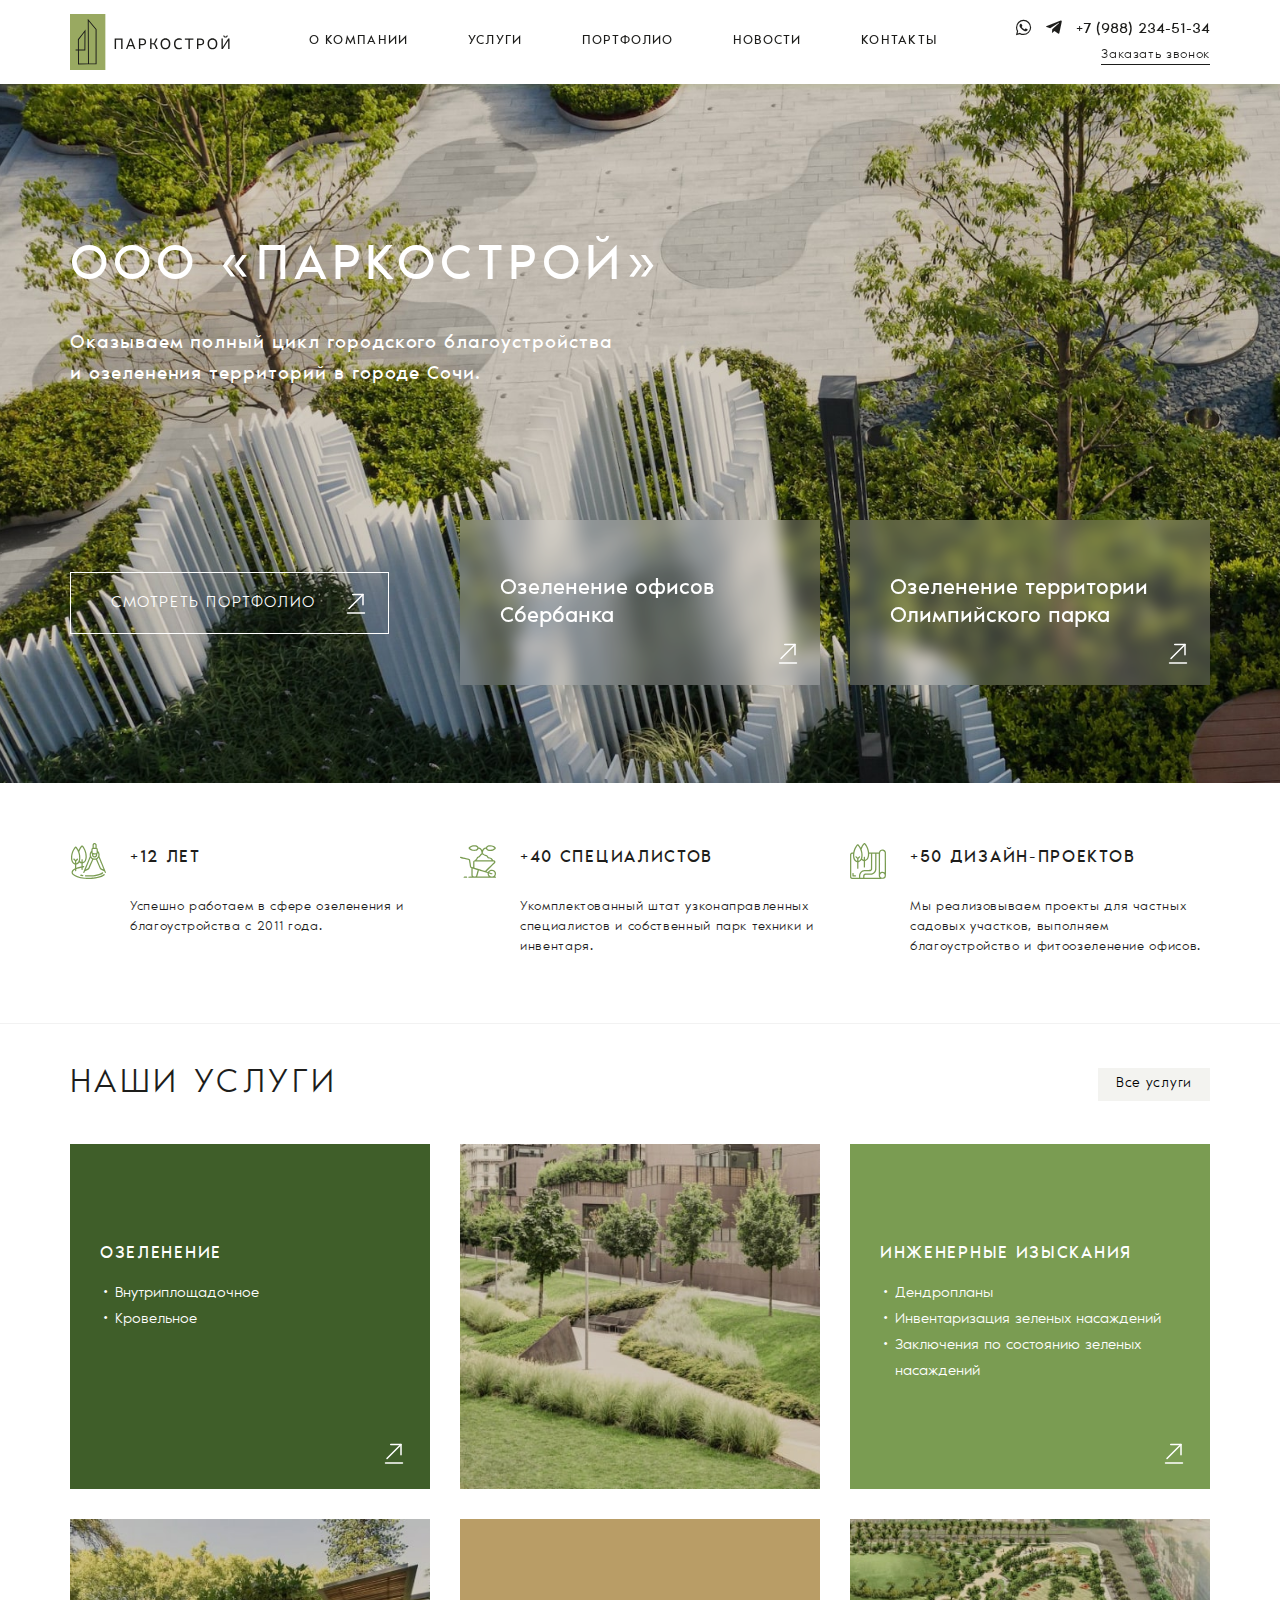
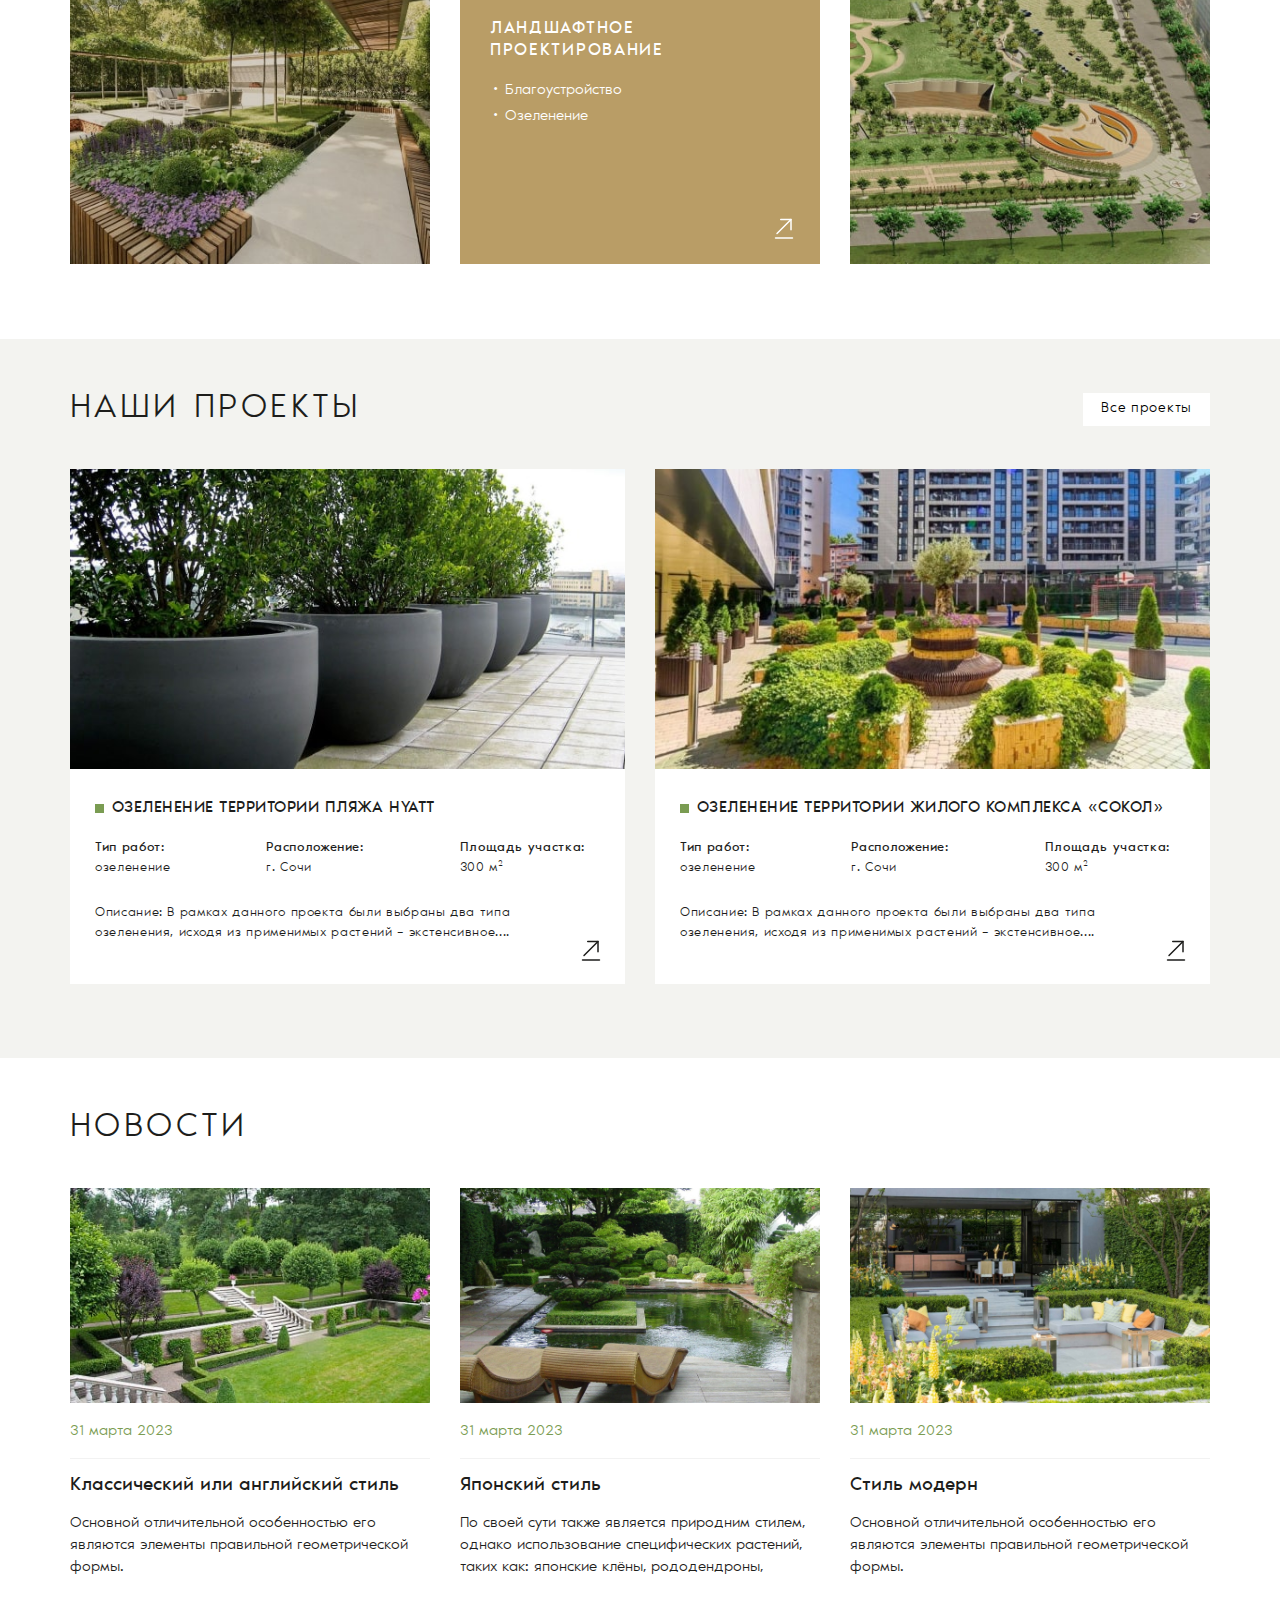
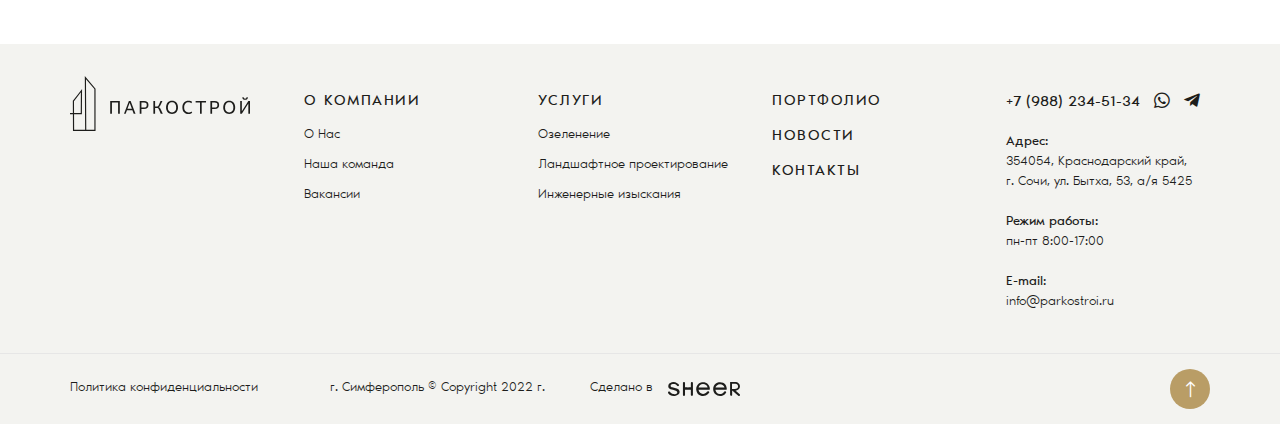
==== index.html @ 566976e2 "Add files via upload" ====
<!DOCTYPE html>
<!--[if lt IE 7]><html lang="ru" class="lt-ie9 lt-ie8 lt-ie7"><![endif]-->
<!--[if IE 7]><html lang="ru" class="lt-ie9 lt-ie8"><![endif]-->
<!--[if IE 8]><html lang="ru" class="lt-ie9"><![endif]-->
<!--[if gt IE 8]><!-->
<html lang="ru">
<!--<![endif]-->
<head>
	<meta charset="utf-8" />
	<title>Заголовок</title>
	<meta http-equiv="X-UA-Compatible" content="IE=edge" />
	<meta name="viewport" content="width=device-width, initial-scale=1.0" />
	<meta name="format-detection" content="telephone=no" />
	<link rel="shortcut icon" href="favicon.png" />
	<link rel="stylesheet" href="libs/bootstrap/bootstrap-grid.css" />
	<link rel="stylesheet" href="libs/fontawesome-free-5.12.0-web/css/all.min.css" />
	<link rel="stylesheet" href="libs/fancybox/jquery.fancybox.css" />
	<link rel="stylesheet" href="libs/slick-1.5.9/slick/slick.css" />
	<link rel="stylesheet" href="libs/slick-1.5.9/slick/slick-theme.css" />
	<link rel="stylesheet" href="css/fonts.css" />
	<link rel="stylesheet" href="css/main.css?ver=1.1" />
	<link rel="stylesheet" href="css/media.css?ver=1.1" />
</head>
<body>

	<div class="wrapper">

		<header class="header">
			<div class="container">
				<div class="header__wrapper">
					<a href="#" class="logo">
						<img src="img/logo.svg" alt="alt">
					</a>
					<ul class="menu">
						<li><a href="#">О компании</a></li>
						<li><a href="#">Услуги</a></li>
						<li><a href="#">Портфолио</a></li>
						<li><a href="#">Новости </a></li>
						<li><a href="#">Контакты</a></li>
					</ul>
					<div class="header__contacts">
						<div class="line-contacts">
							<ul class="social-list">
								<li><a href="#"><i class="fab fa-whatsapp"></i></a></li>
								<li><a href="#"><i class="fab fa-telegram-plane"></i></a></li>
							</ul>
							<a href="tel:+79882345134" class="phone-main"><i class="fas fa-phone-alt"></i>+7 (988) 234-51-34</a>
						</div>
						<a href="#" class="link-simple">Заказать звонок</a>
					</div>
					<span class='sandwich'>
						<span class='sw-topper'></span>
						<span class='sw-bottom'></span>
						<span class='sw-footer'></span>
					</span>
				</div>
			</div>
			<div class="menu-mobile">
				<ul class="menu">
					<li><a href="#">О компании</a></li>
					<li><a href="#">Услуги</a></li>
					<li><a href="#">Портфолио</a></li>
					<li><a href="#">Новости </a></li>
					<li><a href="#">Контакты</a></li>
				</ul>
				<div class="header__contacts">
					<div class="line-contacts">
						<ul class="social-list">
							<li><a href="#"><i class="fab fa-whatsapp"></i></a></li>
							<li><a href="#"><i class="fab fa-telegram-plane"></i></a></li>
						</ul>
						<a href="tel:+79882345134" class="phone-main"><i class="fas fa-phone-alt"></i>+7 (988) 234-51-34</a>
					</div>
					<a href="#" class="link-simple">Заказать звонок</a>
				</div>
			</div>
		</header>

		<section class="billbord">
			<div class="container">
				<h1 class="title-big">ООО «ПаркоСтрой»</h1>
				<div class="descr-big">Оказываем полный цикл городского благоустройства и озеленения территорий в городе Сочи.</div>
				<div class="billbord__bottom">
					<div class="row align-items-center">
						<div class="col-lg-4">
							<a href="#" class="btn-main btn-main_transparent">Смотреть портфолио</a>
						</div>
						<div class="col-lg-4 col-md-6">
							<a href="#" class="item-billbord">Озеленение офисов Сбербанка</a>
						</div>
						<div class="col-lg-4 col-md-6">
							<a href="#" class="item-billbord">Озеленение территории Олимпийского парка</a>
						</div>
					</div>
				</div>
			</div>
		</section>

		<section class="advantages">
			<div class="container">
				<div class="row">
					<div class="col-lg-4">
						<div class="item-advantage">
							<div class="item-advantage__icon">
								<img src="img/ic_avd1.svg" alt="alt">
							</div>
							<div class="title-small">+12 лет</div>
							<p>Успешно работаем в сфере озеленения и благоустройства с 2011 года.</p>
						</div>
					</div>
					<div class="col-lg-4">
						<div class="item-advantage">
							<div class="item-advantage__icon">
								<img src="img/ic_avd2.svg" alt="alt">
							</div>
							<div class="title-small">+40 специалистов</div>
							<p>Укомплектованный штат узконаправленных специалистов и собственный парк техники и инвентаря.</p>
						</div>
					</div>
					<div class="col-lg-4">
						<div class="item-advantage">
							<div class="item-advantage__icon">
								<img src="img/ic_avd3.svg" alt="alt">
							</div>
							<div class="title-small">+50 дизайн-проектов</div>
							<p>Мы реализовываем проекты для частных садовых участков, выполняем благоустройство и фитоозеленение офисов.</p>
						</div>
					</div>
				</div>
			</div>
		</section>

		<section class="services">
			<div class="container">
				<div class="head-section">
					<h2 class="title-section">Наши услуги</h2>
					<a href="#" class="btn-simple">Все услуги</a>
				</div>
				<div class="row row_services">
					<div class="col-lg-4">
						<div class="item-service">
							<div class="title-small">Озеленение</div>
							<ul>
								<li><a href="#">Внутриплощадочное</a></li>
								<li><a href="#">Кровельное</a></li>
							</ul>
							<a href="#" class="item-service__link"></a>
						</div>
					</div>
					<div class="col-lg-4">
						<div class="image-service">
							<img src="img/service1.jpg" alt="alt">
						</div>
					</div>
					<div class="col-lg-4">
						<div class="item-service">
							<div class="title-small">Инженерные изыскания</div>
							<ul>
								<li><a href="#">Дендропланы</a></li>
								<li><a href="#">Инвентаризация зеленых насаждений</a></li>
								<li><a href="#">Заключения по состоянию зеленых насаждений</a></li>
							</ul>
							<a href="#" class="item-service__link"></a>
						</div>
					</div>
					<div class="col-lg-4">
						<div class="image-service">
							<img src="img/service2.jpg" alt="alt">
						</div>
					</div>
					<div class="col-lg-4">
						<div class="item-service">
							<div class="title-small">Ландшафтное проектирование</div>
							<ul>
								<li><a href="#">Благоустройство</a></li>
								<li><a href="#">Озеленение</a></li>
							</ul>
							<a href="#" class="item-service__link"></a>
						</div>
					</div>
					<div class="col-lg-4">
						<div class="image-service">
							<img src="img/service3.jpg" alt="alt">
						</div>
					</div>
				</div>
			</div>
		</section>

		<section class="portfolio">
			<div class="container">
				<div class="head-section">
					<h2 class="title-section">Наши проекты</h2>
					<a href="#" class="btn-simple">Все проекты</a>
				</div>
				<div class="row row_portfolio">
					<div class="col-lg-6">
						<div class="item-portfolio">
							<a href="#" class="item-portfolio__image">
								<img src="img/portfolio1.jpg" alt="alt">
							</a>
							<div class="item-portfolio__content">
								<a href="#" class="title-small">Озеленение территории пляжа HYATT</a>
								<div class="features-wrapper">
									<div class="item-feature"><strong>Тип работ:</strong> озеленение</div>
									<div class="item-feature"><strong>Расположение:</strong> г. Сочи</div>
									<div class="item-feature"><strong>Площадь участка:</strong> 300 м<sup>2</sup></div>
								</div>
								<div class="item-portfolio__text">
									<p>Описание: В рамках данного проекта были выбраны два типа озеленения, исходя из применимых растений – экстенсивное....</p>
								</div>
								<a href="#" class="btn-icon"></a>
							</div>
						</div>
					</div>
					<div class="col-lg-6">
						<div class="item-portfolio">
							<a href="#" class="item-portfolio__image">
								<img src="img/portfolio2.jpg" alt="alt">
							</a>
							<div class="item-portfolio__content">
								<a href="#" class="title-small">Озеленение территории жилого комплекса «Сокол»</a>
								<div class="features-wrapper">
									<div class="item-feature"><strong>Тип работ:</strong> озеленение</div>
									<div class="item-feature"><strong>Расположение:</strong> г. Сочи</div>
									<div class="item-feature"><strong>Площадь участка:</strong> 300 м<sup>2</sup></div>
								</div>
								<div class="item-portfolio__text">
									<p>Описание: В рамках данного проекта были выбраны два типа озеленения, исходя из применимых растений – экстенсивное....</p>
								</div>
								<a href="#" class="btn-icon"></a>
							</div>
						</div>
					</div>
				</div>
			</div>
		</section>

		<section class="news">
			<div class="container">
				<div class="head-section">
					<h2 class="title-section">новости</h2>
				</div>
				<div class="row row_news">
					<div class="col-lg-4">
						<a href="#" class="item-news">
							<span class="item-news__image">
								<img src="img/news1.jpg" alt="alt">
							</span>
							<span class="item-news__date">31 марта 2023</span>
							<span class="item-news__title">Классический или английский стиль</span>
							<span class="item-news__text">Основной отличительной особенностью его являются элементы правильной геометрической формы.</span>
						</a>
					</div>
					<div class="col-lg-4">
						<a href="#" class="item-news">
							<span class="item-news__image">
								<img src="img/news2.jpg" alt="alt">
							</span>
							<span class="item-news__date">31 марта 2023</span>
							<span class="item-news__title">Японский стиль</span>
							<span class="item-news__text">По своей сути также является природним стилем, однако использование специфических растений, таких как: японские клёны, рододендроны,</span>
						</a>
					</div>
					<div class="col-lg-4">
						<a href="#" class="item-news">
							<span class="item-news__image">
								<img src="img/news3.jpg" alt="alt">
							</span>
							<span class="item-news__date">31 марта 2023</span>
							<span class="item-news__title">Стиль модерн</span>
							<span class="item-news__text">Основной отличительной особенностью его являются элементы правильной геометрической формы.</span>
						</a>
					</div>
				</div>
			</div>
		</section>

		<footer class="footer">
			<div class="container">
				<div class="row">
					<div class="col-lg">
						<a href="#" class="logo">
							<img src="img/logo2.svg" alt="alt">
						</a>
					</div>
					<div class="col-lg">
						<div class="footer__title">О компании <i class="fal fa-chevron-down"></i></div>
						<div class="footer__content">
							<ul class="footer__nav">
								<li><a href="#">О Нас</a></li>
								<li><a href="#">Наша команда</a></li>
								<li><a href="#">Вакансии</a></li>
							</ul>
						</div>
					</div>
					<div class="col-lg">
						<div class="footer__title">услуги <i class="fal fa-chevron-down"></i></div>
						<div class="footer__content">
							<ul class="footer__nav">
								<li><a href="#">Озеленение</a></li>
								<li><a href="#">Ландшафтное проектирование</a></li>
								<li><a href="#">Инженерные изыскания</a></li>
							</ul>
						</div>
					</div>
					<div class="col-lg">
						<ul class="footer__nav footer__nav_big">
							<li><a href="#">Портфолио</a></li>
							<li><a href="#">Новости</a></li>
							<li><a href="#">Контакты</a></li>
						</ul>
					</div>
					<div class="col-xl col-lg-3">
						<div class="footer__contacts">
							<div class="line-contacts">
								<a href="tel:+79882345134" class="phone-main">+7 (988) 234-51-34</a>
								<ul class="social-list">
									<li><a href="#"><i class="fab fa-whatsapp"></i></a></li>
									<li><a href="#"><i class="fab fa-telegram-plane"></i></a></li>
								</ul>
							</div>
							<p><strong>Адрес:</strong> <br>354054, Краснодарский край, <br>г. Сочи, ул. Бытха, 53, а/я 5425</p>
							<br>
							<p><strong>Режим работы:</strong> <br>пн-пт 8:00-17:00</p>
							<br>
							<p><strong>E-mail:</strong> <br><a href="mailto:info@parkostroi.ru">info@parkostroi.ru</a></p>
						</div>
					</div>
				</div>
			</div>
			<div class="footer-bottom">
				<div class="container">
					<div class="row align-items-center">
						<div class="col-lg">
							<a href="#">Политика конфиденциальности </a>
						</div>
						<div class="col-lg">
							<p>г. Симферополь © Copyright  2022 г.</p>
						</div>
						<div class="col-lg">
							<div class="create">Сделано в <a href="#"><img src="img/copy.svg" alt="alt"></a></div>
						</div>
						<div class="col-xl-4 col-lg">
							<div class="btn_top"><i class="fal fa-long-arrow-up"></i></div>
						</div>
					</div>
				</div>
			</div>
		</footer>
		
	</div>

	<!--[if lt IE 9]>
	<script src="libs/html5shiv/es5-shim.min.js"></script>
	<script src="libs/html5shiv/html5shiv.min.js"></script>
	<script src="libs/html5shiv/html5shiv-printshiv.min.js"></script>
	<script src="libs/respond/respond.min.js"></script>
<![endif]-->
<script src="libs/jquery/jquery-3.6.0.min.js"></script>
<script src="libs/jquery-mousewheel/jquery.mousewheel.min.js"></script>
<script src="libs/fancybox/jquery.fancybox.pack.js"></script>
<script src="libs/slick-1.5.9/slick/slick.min.js"></script>
<script src="libs/scroll2id/PageScroll2id.min.js"></script>
<script src="libs/mask/jquery.maskedinput.js"></script>
<script src="libs/jQueryFormStyler-master/jquery.formstyler.min.js"></script>
<script src="js/common.js?ver=1.1"></script>
<!-- Yandex.Metrika counter --><!-- /Yandex.Metrika counter -->
<!-- Google Analytics counter --><!-- /Google Analytics counter -->
</body>
</html>
---- css/fonts.css ----
@font-face {
	font-family: 'Noir Pro';
	src: local('Noir Pro Light'), local('Noir-Pro-Light'),
	url('../fonts/NoirPro-Light.woff2') format('woff2'),
	url('../fonts/NoirPro-Light.woff') format('woff'),
	url('../fonts/NoirPro-Light.ttf') format('truetype');
	font-weight: 300;
	font-style: normal;
}
@font-face {
	font-family: 'Noir Pro';
	src: local('Noir Pro Regular'), local('Noir-Pro-Regular'),
	url('../fonts/NoirPro-Regular.woff2') format('woff2'),
	url('../fonts/NoirPro-Regular.woff') format('woff'),
	url('../fonts/NoirPro-Regular.ttf') format('truetype');
	font-weight: 400;
	font-style: normal;
}
@font-face {
	font-family: 'Noir Pro';
	src: local('Noir Pro Medium'), local('Noir-Pro-Medium'),
	url('../fonts/NoirPro-Medium.woff2') format('woff2'),
	url('../fonts/NoirPro-Medium.woff') format('woff'),
	url('../fonts/NoirPro-Medium.ttf') format('truetype');
	font-weight: 500;
	font-style: normal;
}
---- css/main.css ----
*::-webkit-input-placeholder {
	color: #666;
	opacity: 1;
}
*:-moz-placeholder {
	color: #666;
	opacity: 1;
}
*::-moz-placeholder {
	color: #666;
	opacity: 1;
}
*:-ms-input-placeholder {
	color: #666;
	opacity: 1;
}

body input:focus:required:invalid,
body textarea:focus:required:invalid {
	
}
body input:required:valid,
body textarea:required:valid {
	
}
body {
	font-family: 'Noir Pro';
	font-size: 16px;
	line-height: 22px;
	font-weight: 300;
	color: #1D1D1B;
	overflow-x: hidden;
	margin: 0;
	background-color: #fff;
}
button {
	cursor: pointer;
}
button, input, optgroup, select, textarea {
	font-family: inherit;
}
input {
	-webkit-appearance: none;
	-moz-appearance: none;
	appearance: none;
}
button,
textarea,
input.text,
input[type="text"],
input[type="button"],
input[type="submit"] {
	-webkit-appearance: none;
}
a, button, input, img {
	transition: all 0.3s;
}
h1,h2,h3,h4,h5,h6 {
	padding: 0;
	margin: 0;
	font-weight: normal;
}
.wrapper {
	padding-top: 88px;
	overflow: hidden;
}
a {
	text-decoration: none;
	outline: none;
}
* {
	outline: none !important;
}
ul {
	padding: 0;
	margin: 0;
}
ul li {
	list-style-type: none;
	outline: none;
}
img {
	outline: none;
	display: block;
}
p {
	padding: 0;
	margin: 0;
}
form {
	margin: 0;
}

.header {
	padding: 14px 0;
	font-size: 14px;
	line-height: 17px;
	top: 0;
	left: 0;
	width: 100%;
	background-color: #fff;
	z-index: 1000;
	position: fixed;
	box-shadow: 0px 4px 4px rgba(153, 169, 97, 0.2);
}
.header__wrapper {
	display: flex;
	align-items: center;
	justify-content: space-between;
}
.logo {
	display: inline-block;
}
.logo img {
	width: 172px;
	max-width: 100%;
	height: auto;
}
.menu {
	font-weight: 400;
	display: flex;
	align-items: center;
	justify-content: space-between;
	flex: 0.7;
}
.menu a {
	letter-spacing: 0.1em;
	text-transform: uppercase;
	color: #1D1D1B;
	border-bottom: 1px solid transparent;
}
.menu a:hover {
	border-color: #1D1D1B;
}
.header__contacts {
	display: flex;
	flex-direction: column;
	align-items: flex-end;
}
.line-contacts {
	display: flex;
	align-items: center;
}
.social-list {
	display: flex;
	align-items: center;
}
.social-list li {
	margin-right: 14px;
}
.social-list a {
	font-size: 18px;
	color: #1D1D1B;
}
.phone-main {
	font-size: 16px;
	color: #1D1D1B;
	font-weight: 400;
}
.link-simple {
	color: #1D1D1B;
	border-bottom: 1px solid #1D1D1B;
	letter-spacing: 0.05em;
	display: inline-block; 	
}
.link-simple:hover {
	border-color: transparent;
}
.header__contacts .line-contacts {
	margin-bottom: 7px;
}

.billbord {
	padding-top: 239px;
	padding-bottom: 75px;
	min-height: 869px;
	color: #fff;
	background-image: url(../img/billbord.jpg);
	background-repeat: no-repeat;
	background-position: center;
	background-size: cover;
}
.title-big {
	font-size: 56px;
	line-height: 67px;
	letter-spacing: 0.1em;
	text-transform: uppercase;
	font-weight: 400;
}
.descr-big {
	font-size: 20px;
	line-height: 32px;
	font-weight: 400;
	letter-spacing: 0.05em;
}
.billbord .title-big {
	padding-bottom: 44px;
}
.billbord .descr-big {
	max-width: 580px;
}
.btn-main {
	height: 62px;
	font-size: 18px;
	line-height: 22px;
	padding-left: 40px;
	padding-right: 20px;
	text-align: center;
	letter-spacing: 0.1em;
	text-transform: uppercase;
	color: #fff;
	display: inline-flex;
	align-items: center;
	justify-content: center;
	background-color: #B99D66;
	border: none;
	position: relative;
	cursor: pointer;
	transition: all 0.3s;
}
.btn-main::after {
	position: relative;
	display: block;
	content: " ";
	width: 24px;
	height: 24px;
	margin-left: 40px;
	background-image: url(../img/btn.svg);
	background-repeat: no-repeat;
	background-position: center;
	background-size: cover;
}
.btn-main:hover {
	background-color: #b3914f;
}
.item-billbord {
	font-size: 24px;
	line-height: 29px;
	height: 181px;
	padding: 0 60px;
	display: flex;
	align-items: center;
	background: rgba(255, 255, 255, 0.2);
	backdrop-filter: blur(7.5px);
	color: #fff;
	font-weight: 400;
	position: relative;
	transition: all 0.5s;
}
.item-billbord::after {
	position: absolute;
	display: block;
	content: " ";
	bottom: 25px;
	right: 30px;
	z-index: 1;
	width: 24px;
	height: 24px;
	background-image: url(../img/btn.svg);
	background-repeat: no-repeat;
	background-position: center;
	background-size: cover;
}
.billbord__bottom {
	margin-top: 199px;
}
.btn-main_transparent {
	background-color: transparent;
	border: 1px solid #fff;
}
.btn-main_transparent:hover {
	background-color: rgba(255, 255, 255, 0.2);
}

.advantages {
	padding: 90px 0;
	border-bottom: 1px solid #F2F2F2;
}
.item-advantage {
	padding-left: 70px;
	font-size: 14px;
	line-height: 20px;
	letter-spacing: 0.05em;
	position: relative;
}
.item-advantage__icon {
	top: -5px;
	width: 36px;
	height: 36px;
	left: 0;
	position: absolute;
	display: flex;
	align-items: center;
	justify-content: center;
}
.item-advantage__icon img {
	max-width: 100%;
	max-height: 100%;
}
.title-small {
	font-size: 18px;
	line-height: 22px;
	font-weight: 400;
	letter-spacing: 0.1em;
	text-transform: uppercase;
}
.item-advantage .title-small {
	padding-bottom: 34px;
}

.services {
	padding-top: 54px;
	padding-bottom: 70px;
}
.head-section {
	padding-bottom: 54px;
	display: flex;
	align-items: center;
	justify-content: space-between;
}
.title-section {
	font-size: 36px;
	line-height: 43px;
	letter-spacing: 0.1em;
	font-weight: 300;
	text-transform: uppercase;
	color: #1D1D1B;
}
.btn-simple {
	font-size: 14px;
	line-height: 17px;
	letter-spacing: 0.05em;
	color: #000000;
	padding: 8px 18px;
	display: inline-flex;
	align-items: center;
	justify-content: center;
	text-align: center;
	background: #F3F3F0;
}
.btn-simple:hover {
	background: #ebebe8;
}
.item-service {
	height: 385px;
	padding: 140px 55px;
	padding-bottom: 20px;
	position: relative;
	color: #fff;
	z-index: 1;
	background: #3F5E29;
	transition: all 0.5s;
}
.item-service .title-small {
	padding-bottom: 20px;
}
.item-service li a {
	color: #fff;
	border-bottom: 1px solid transparent;
}
.item-service li a:hover {
	border-color: #fff;
}
.item-service li {
	padding-left: 15px;
	line-height: 26px;
	position: relative;
}
.item-service li::before {
	content: "•";
	top: 0px;
	left: 0px;
	position: absolute;
}
.item-service__link {
	position: absolute;
	top: 0;
	left: 0;
	width: 100%;
	height: 100%;
	z-index: -1;
	background-image: url(../img/btn.svg);
	background-repeat: no-repeat;
	background-position: right 24px bottom 24px;
}
.row_services > div {
	margin-bottom: 30px;
}
.row_services > div:nth-child(3) .item-service {
	background: #7A9C52;
}
.row_services > div:nth-child(5) .item-service {
	background: #B99D66;
}
.image-service {
	height: 385px;
	transition: all 0.5s;
	display: block;
}
.image-service img {
	width: 100%;
	height: 100%;
	object-fit: cover;
	font-family: 'object-fit: cover;';
}
.item-billbord:hover,
.item-news:hover,
.item-portfolio:hover,
.image-service:hover,
.item-service:hover {
	transform: translateY(-10px);
}

.portfolio {
	padding-top: 55px;
	padding-bottom: 63px;
	background: #F3F3F0;
}
.portfolio .btn-simple {
	background: #FFFFFF;
}
.row_portfolio > div {
	margin-bottom: 30px;
}
.item-portfolio {
	font-size: 14px;
	line-height: 20px;
	letter-spacing: 0.05em;
	min-height: 100%;
	transition: all 0.3s;
	background-color: #fff;
}
.item-portfolio__image {
	height: 320px;
	display: block;
}
.item-portfolio__image img {
	width: 100%;
	height: 100%;
	object-fit: cover;
	font-family: 'object-fit: cover;';
}
.item-portfolio__content {
	padding: 30px 42px;
	padding-right: 74px;
	padding-bottom: 40px;
	position: relative;
}
.item-portfolio .title-small {
	color: #1D1D1B;
	margin-bottom: 26px;
	padding-left: 22px;
	position: relative;
	display: block;
	letter-spacing: 0.05em;
}
.item-portfolio .title-small::before {
	position: absolute;
	display: block;
	content: " ";
	width: 9px;
	height: 9px;
	top: 7px;
	left: 0;
	background: #7A9C52;
}
.features-wrapper {
	margin-bottom: 32px;
	display: flex;
	align-items: center;
	justify-content: space-between;
}
.item-feature strong {
	display: block;
	font-weight: 400;
}
.item-feature sup {
	font-size: 10px;
	line-height: 0;
}
.item-portfolio__text {
	display: -webkit-box;
	-webkit-line-clamp: 2;
	-webkit-box-orient: vertical;  
	overflow: hidden;
}
.btn-icon {
	bottom: 22px;
	right: 22px;
	width: 24px;
	height: 24px;
	position: absolute;
	background-image: url(../img/btn2.svg);
	background-repeat: no-repeat;
	background-position: center;
	background-size: cover;
}

.news {
	padding-top: 65px;
	padding-bottom: 45px;
}
.row_news > div {
	margin-bottom: 30px;
}
.item-news {
	display: block;
	color: #1D1D1B;
	transition: all 0.5s;
}
.item-news__image {
	height: 232px;
	margin-bottom: 18px;
	display: block;
}
.item-news__image img {
	width: 100%;
	height: 100%;
	object-fit: cover;
	font-family: 'object-fit: cover;';
}
.item-news__date {
	padding-bottom: 18px;
	margin-bottom: 18px;
	color: #7A9C52;
	border-bottom: 1px solid #F2F2F2;
	display: block;
}
.item-news__title {
	font-size: 20px;
	line-height: 24px;
	font-weight: 400;
	margin-bottom: 15px;
	display: block;
}
.item-news__text {
	display: block;
	display: -webkit-box;
	-webkit-line-clamp: 3;
	-webkit-box-orient: vertical;  
	overflow: hidden;
}

.footer {
	font-size: 14px;
	line-height: 20px;
	padding-top: 47px;
	background: #F3F3F0;
}
.footer__nav_big,
.footer__title {
	font-size: 16px;
	line-height: 22px;
	margin-bottom: 13px;
	letter-spacing: 0.1em;
	text-transform: uppercase;
	color: #1D1D1B;
	font-weight: 400;
}
.footer__nav a {
	color: #1D1D1B;
	border-bottom: 1px solid transparent;
}
.footer__nav a:hover {
	border-color: #1D1D1B;
}
.footer__nav li {
	margin-bottom: 10px;
}
.footer__nav_big li {
	margin-bottom: 13px;
}
.footer__nav_big {
	margin: 0;
}
.footer .social-list li {
	margin-left: 14px;
}
.footer .social-list li {
	margin-right: 0;
}
.footer__contacts strong {
	font-weight: 400;
}
.footer__contacts a {
	color: #1D1D1B;
}
.footer .line-contacts {
	margin-bottom: 18px;
}
.footer .logo img {
	width: 199px;
}
.footer .logo {
	top: -15px;
	position: relative;
}
.footer-bottom {
	padding: 15px 0;
	margin-top: 40px;
	border-top: 1px solid #E6E6E6;
}
.create {
	display: flex;
	align-items: center;
}
.create a {
	margin-left: 15px;
}
.footer-bottom a {
	color: #1D1D1B;
}
.footer-bottom a:hover {
	color: #000;
}
.btn_top {
	font-size: 18px;
	float: right;
	position: relative;
	color: #fff !important; 
	width: 40px;
	height: 40px;
	text-align: center;
	display: -webkit-inline-flex;
	display: -moz-inline-flex;
	display: -ms-inline-flex;
	display: -o-inline-flex;
	display: inline-flex !important;
	align-items: center;
	justify-content: center;
	border-radius: 50%;
	background: #B99D66;
	z-index: 300;
	-webkit-transition: all 0.3s;
	-o-transition: all 0.3s;
	transition: all 0.3s;
	cursor: pointer;
}
.btn_top:hover {
	background: #b3914f;
}
.footer__title i {
	display: none;
}
/*Style Sandwich*/
.sandwich span {
	display: block;
}
.sandwich {
	width: 39px;
	height: 39px;
	padding-top: 12px;
	border-radius: 50%;
	display: -webkit-flex;
	display: -moz-flex;
	display: -ms-flex;
	display: -o-flex;
	display: flex;
	flex-direction: column;
	align-items:center;
	display: none;
	z-index: 20;
	flex: none;
	cursor: pointer;
	background: #99A961;
}
.sw-topper {
	position: relative;
	top: 4px;
	width: 18px;
	height:  1px;
	display: block;
	margin: 0;
	background-color: #1D1D1B;
	border: medium none;
	transition: transform 0.5s, top 0.2s;
	/* transition-delay: 0.2s, 0s; */
}
.sw-bottom {
	position: relative;
	top: 7.5px;
	width: 18px;
	height:  1px;
	display: block;
	margin: 0;
	background-color: #1D1D1B;
	border: medium none;
	transition: transform 0.5s, top 0.2s;
	transition-delay: 0.2s, 0s;
}
.sw-footer {
	position: relative;
	top: 11px;
	width: 18px;
	height:  1px;
	display: block;
	margin: 0;
	background-color: #1D1D1B;
	border: medium none;
	transition: all 0.5s;
	transition-delay: 0.1s;
}
.sandwich.active .sw-topper {
	top: 8px;
	transform: rotate(45deg);
}
.sandwich.active .sw-bottom {
	opacity: 0;
}
.sandwich.active .sw-footer {
	top: 6px;
	transform: rotate(-45deg); 
}
.phone-main i {
	display: none;
}
.breadcrumbs {
	padding: 22px 0;
	font-size: 13px;
	line-height: 18px;
	letter-spacing: 0.05em;
	display: flex;
	align-items: center;
	flex-wrap: wrap;
}
.breadcrumbs a {
	color: #1D1D1B;
	border-bottom: 1px solid transparent;
}
.breadcrumbs a:hover {
	border-color: #1D1D1B;
}
.breadcrumbs li::after {
	content: "/";
	margin: 0 20px;
}
.breadcrumbs li:last-child::after {
	display: none;
}
.page-about .title-section {
	padding-bottom: 25px;
	padding-top: 15px;
}
.page-about p {
	margin-bottom: 20px;
}
.page-about img {
	max-width: 100%;
	height: auto;
	display: block;
}
.advantages .title-section {
	max-width: 944px;
	margin-bottom: 80px;
}
.advantages .title-section strong {
	font-weight: 500;
}
.page-about ~ .advantages {
	padding-top: 65px;
}
.team .title-section {
	padding-bottom: 42px;
}
.team {
	padding-top: 55px;
	padding-bottom: 65px;
	background: #F3F3F0;
}
.row_team > div {
	margin-bottom: 30px;
}
.item-team {
	font-size: 14px;
	line-height: 22px;
	letter-spacing: 0.05em;
	min-height: 100%;
	background-color: #fff;
}
.item-team__image {
	height: 345px;
	display: block;
	width: 100%;
}
.item-team__image img {
	width: 100%;
	height: 100%;
	object-fit: cover;
	font-family: 'object-fit: cover;';
}
.item-team__content {
	padding: 25px 42px;
}
.item-team .title-small {
	padding-bottom: 13px;
}
.title-min {
	font-size: 14px;
	line-height: 22px;
	letter-spacing: 0.05em;
	font-weight: 400;
}
.item-team .title-min {
	padding-bottom: 11px;
}
.vacancies {
	padding: 53px 0;
}
.vacancies .title-section {
	padding-bottom: 48px;
}
.item-dropdown__head {
	font-size: 24px;
	line-height: 29px;
	padding: 20px 0;
	font-weight: 400;
	padding-left: 27px;
	display: flex;
	align-items: center;
	justify-content: space-between;
	position: relative;
	cursor: pointer;
}
.item-dropdown__head i {
	font-size: 13px;
	color: #7A9C52;
	transition: all 0.3s;
}
.item-dropdown.active .item-dropdown__head i {
	transform: rotate(180deg);
}
.item-dropdown {
	border-bottom: 1px solid #F2F2F2;
}
.item-dropdown__content {
	display: none;
}
.item-dropdown__content strong {
	font-weight: 400;
}
.item-dropdown__content p {
	margin-bottom: 20px;
}
.item-dropdown__head::before {
	position: absolute;
	display: block;
	content: " ";
	width: 9px;
	height: 9px;
	top: 32px;
	left: 0;
	background: #7A9C52;
}
.item-dropdown:first-child {
	border-top: 1px solid #F2F2F2;
}
---- css/media.css ----
/*==========  Desktop First Method  ==========*/
@media only screen and (max-width : 1700px) {
	body {
		font-size: 15px;
	}
	.menu {
		flex: 0.8;
	}
	.header {
		font-size: 13px;
	}
	.logo img {
		width: 160px;
	}
	.phone-main {
		font-size: 15px;
	}
	.wrapper {
		padding-top: 83px;
	}
	.title-big {
		font-size: 50px;
		line-height: 60px;
	}
	.billbord .title-big {
		padding-bottom: 30px;
	}
	.descr-big {
		font-size: 19px;
		line-height: 31px;
	}
	.billbord .descr-big {
		max-width: 544px;
	}
	.billbord {
		padding-top: 155px;
		padding-bottom: 40px;
		min-height: 700px;
	}
	.billbord__bottom {
		margin-top: 130px;
	}
	.item-billbord {
		font-size: 22px;
		line-height: 28px;
		height: 165px;
		padding: 0 40px;
	}
	.item-billbord::after {
		bottom: 20px;
		right: 20px;
	}
	.btn-main {
		font-size: 16px;
	}
	.btn-main::after {
		margin-left: 28px;
	}
	.item-advantage {
		padding-left: 60px;
		font-size: 13px;
	}
	.item-advantage .title-small {
		padding-bottom: 28px;
	}
	.title-small {
		font-size: 17px;
	}
	.advantages {
		padding: 65px 0;
	}
	.head-section {
		padding-bottom: 40px;
	}
	.title-section {
		font-size: 34px;
		line-height: 40px;
	}
	.item-service,
	.image-service {
		height: 345px;
	}
	.item-service {
		padding: 100px 30px;
		padding-bottom: 20px;
	}
	.item-service .title-small {
		padding-bottom: 15px;
	}
	.item-portfolio__image {
		height: 300px;
	}
	.item-portfolio__content {
		padding: 28px 25px;
		padding-right: 40px;
		padding-bottom: 40px;
	}
	.item-portfolio {
		font-size: 13px;
	}
	.item-feature sup {
		font-size: 8px;
	}
	.item-portfolio .title-small {
		margin-bottom: 20px;
		padding-left: 17px;
		letter-spacing: 0.03em;
		font-size: 16px;
	}
	.features-wrapper {
		margin-bottom: 25px;
	}
	.portfolio {
		padding-top: 50px;
		padding-bottom: 44px;
	}
	.services {
		padding-top: 40px;
		padding-bottom: 45px;
	}
	.item-news__image {
		height: 215px;
	}
	.item-news__date {
		padding-bottom: 15px;
		margin-bottom: 15px;
	}
	.item-news__title {
		font-size: 19px;
	}
	.news {
		padding-top: 50px;
		padding-bottom: 35px;
	}
	.footer .logo img {
		width: 180px;
	}
	.footer {
		font-size: 13px;
	}
	.footer__nav_big, .footer__title {
		font-size: 15px;
	}
}
@media only screen and (max-width : 1300px) {
}
/* Large Devices, Wide Screens */
@media only screen and (max-width : 1200px) {
	.footer__nav_big, 
	.footer__title,
	.phone-main,
	body {
		font-size: 14px;
	}
	.footer,
	.item-portfolio,
	.item-advantage,
	.header {
		font-size: 12px;
		line-height: 18px;
	}
	.logo img {
		width: 140px;
	}
	.menu {
		flex: 0.9;
	}
	.wrapper {
		padding-top: 76px;
	}
	.title-big {
		font-size: 45px;
		line-height: 54px;
	}
	.billbord .title-big {
		padding-bottom: 20px;
	}
	.descr-big {
		font-size: 17px;
		line-height: 27px;
	}
	.billbord .descr-big {
		max-width: 487px;
	}
	.billbord__bottom {
		margin-top: 105px;
	}
	.btn-main {
		font-size: 15px;
	}
	.btn-main::after {
		margin-left: 12px;
	}
	.billbord__bottom .btn-main {
		padding-left: 25px;
		padding-right: 15px;
	}
	.item-billbord {
		font-size: 18px;
		line-height: 24px;
		height: 140px;
		padding: 0 21px;
	}
	.billbord {
		padding-top: 115px;
		padding-bottom: 40px;
		min-height: 580px;
	}
	.title-small {
		font-size: 16px;
		    letter-spacing: 0.05em;
	}
	.item-advantage .title-small {
		padding-bottom: 18px;
	}
	.advantages {
		padding: 40px 0;
	}
	.item-service, .image-service {
		height: 300px;
	}
	.item-service {
		padding: 65px 20px;
	}
	.item-service li {
		line-height: 22px;
	}
	.item-portfolio__image {
		height: 245px;
	}
	.item-portfolio .title-small {
		margin-bottom: 15px;
		font-size: 14px;
	}
	.features-wrapper {
		margin-bottom: 18px;
	}
	.item-news__image {
		height: 170px;
	}
	.item-news__title {
		font-size: 16px;
	}
	.footer .social-list li {
		margin-left: 10px;
	}
	.footer .logo img {
		width: 120px;
	}
	.footer .logo {
		top: -9px;
	}
	.footer {
		padding-top: 35px;
	}
}

/* Medium Devices, Desktops */
@media only screen and (max-width : 992px) {
	.header__wrapper .link-simple,
	.header__wrapper .social-list,
	.menu {
		display: none;
	}
	.billbord__bottom {
		margin-top: 50px;
	}
	.item-billbord {
		margin-top: 20px;
	}
	.billbord {
		padding-top: 60px;
		min-height: 530px;
	}
	.item-advantage .title-small {
    padding-bottom: 14px;
}
.footer, .item-portfolio, .item-advantage, .header {
    font-size: 13px;
    line-height: 20px;
}
.item-advantage {
	margin-top: 20px;
}
.item-portfolio__image {
    height: 300px;
}
.item-portfolio .title-small {
	font-size: 15px;
}
.head-section {
    padding-bottom: 30px;
}
.news {
    padding-top: 32px;
    padding-bottom: 22px;
}
.portfolio {
    padding-top: 40px;
    padding-bottom: 25px;
}
.services {
    padding-top: 30px;
    padding-bottom: 25px;
}
.item-news__image {
    height: 230px;
}
.footer__content {
	display: none;
}
	.header__wrapper .phone-main {
		font-size: 0;
		line-height: 0;
	}
	.header__wrapper .phone-main i {
		display: block;
		font-size: 20px;
	}
	.header__wrapper .header__contacts {
		margin-left: auto;
		margin-right: 30px;
	}
	.header__contacts .line-contacts {
    margin-bottom: 0;
}
.sandwich {
	display: flex;
}
.footer__nav_big a, .footer__title {
		display: flex;
		align-items: center;
		justify-content: space-between;
		margin: 0;
		padding: 7px 0;
		padding-right: 15px;
	}
	.footer__nav_big li {
		margin: 0;
	}
	.footer .line-contacts {
    margin-bottom: 12px;
}
.footer__contacts {
	padding-top: 20px;
}
.footer-bottom {
	text-align: center;
}
.footer-bottom .row > div {
	padding-top: 7px;
	padding-bottom: 7px;
}
.create {
	justify-content: center;
}
.btn_top {
	float: none;
}
.footer__title i {
	display: inline-block;
	transition: all 0.3s;
}
.footer__title.active i {
	transform: rotate(180deg);
}
.footer .logo img {
    width: 140px;
}
.menu-mobile {
  width: 100%;
  top: 100%;
  left: 0;
  height: 100vh;
  padding: 15px 15px;
  padding-bottom: 120px;
 display: none;
  overflow: auto;
  background-color: #fff;
  position: absolute;
}
.menu a {
  margin: 0;
  padding: 10px;
  display: block;
  position: relative;
  border-bottom: 1px solid #807F7D;
}
.menu-mobile .menu {
  display: block;
  margin: 0;
}
.menu-mobile .header__contacts {
	padding-top: 25px;
	align-items: flex-start;
}
.menu-mobile .header__contacts .line-contacts {
    margin-bottom: 9px;
}
}

/* Small Devices, Tablets */
@media only screen and (max-width : 768px) {
.title-big {
    font-size: 35px;
    line-height: 47px;
}
.descr-big {
    font-size: 16px;
    line-height: 24px;
}
.advantages {
	padding-top: 20px;
}
.title-section {
    font-size: 29px;
    line-height: 36px;
}
}

/* Extra Small Devices, Phones */
@media only screen and (max-width : 480px) {
.title-big {
    font-size: 28px;
    line-height: 36px;
    letter-spacing: 0.05em;
}
.title-section {
    font-size: 25px;
    line-height: 32px;
}
.btn-simple {
    font-size: 13px;
    line-height: 15px;
    letter-spacing: 0.03em;
    padding: 5px 14px;
}
.item-service, .image-service {
    height: 270px;
}
.item-portfolio__image {
    height: 240px;
}
.features-wrapper {
	display: block;
}
.item-news__image {
    height: 200px;
}
.head-section {
	display: block;
}
.head-section .btn-simple {
	margin-top: 15px;
}
}

/* Custom, iPhone Retina */
@media only screen and (max-width : 320px) {

}


/*==========  Mobile First Method  ==========*/

/* Custom, iPhone Retina */
@media only screen and (min-width : 320px) {

}

/* Extra Small Devices, Phones */
@media only screen and (min-width : 480px) {

}

/* Small Devices, Tablets */
@media only screen and (min-width : 768px) {

}

/* Medium Devices, Desktops */
@media only screen and (min-width : 992px) {
.footer__content {
	display: block !important;
}
.menu-mobile {
	display: none !important;
}
}

/* Large Devices, Wide Screens */
@media only screen and (min-width : 1200px) {

}

@media (min-width: 1300px) {
	.container {
		max-width: 1230px;
	}
}

@media (min-width: 1700px) {
	.container {
		max-width: 1440px;
	}
}
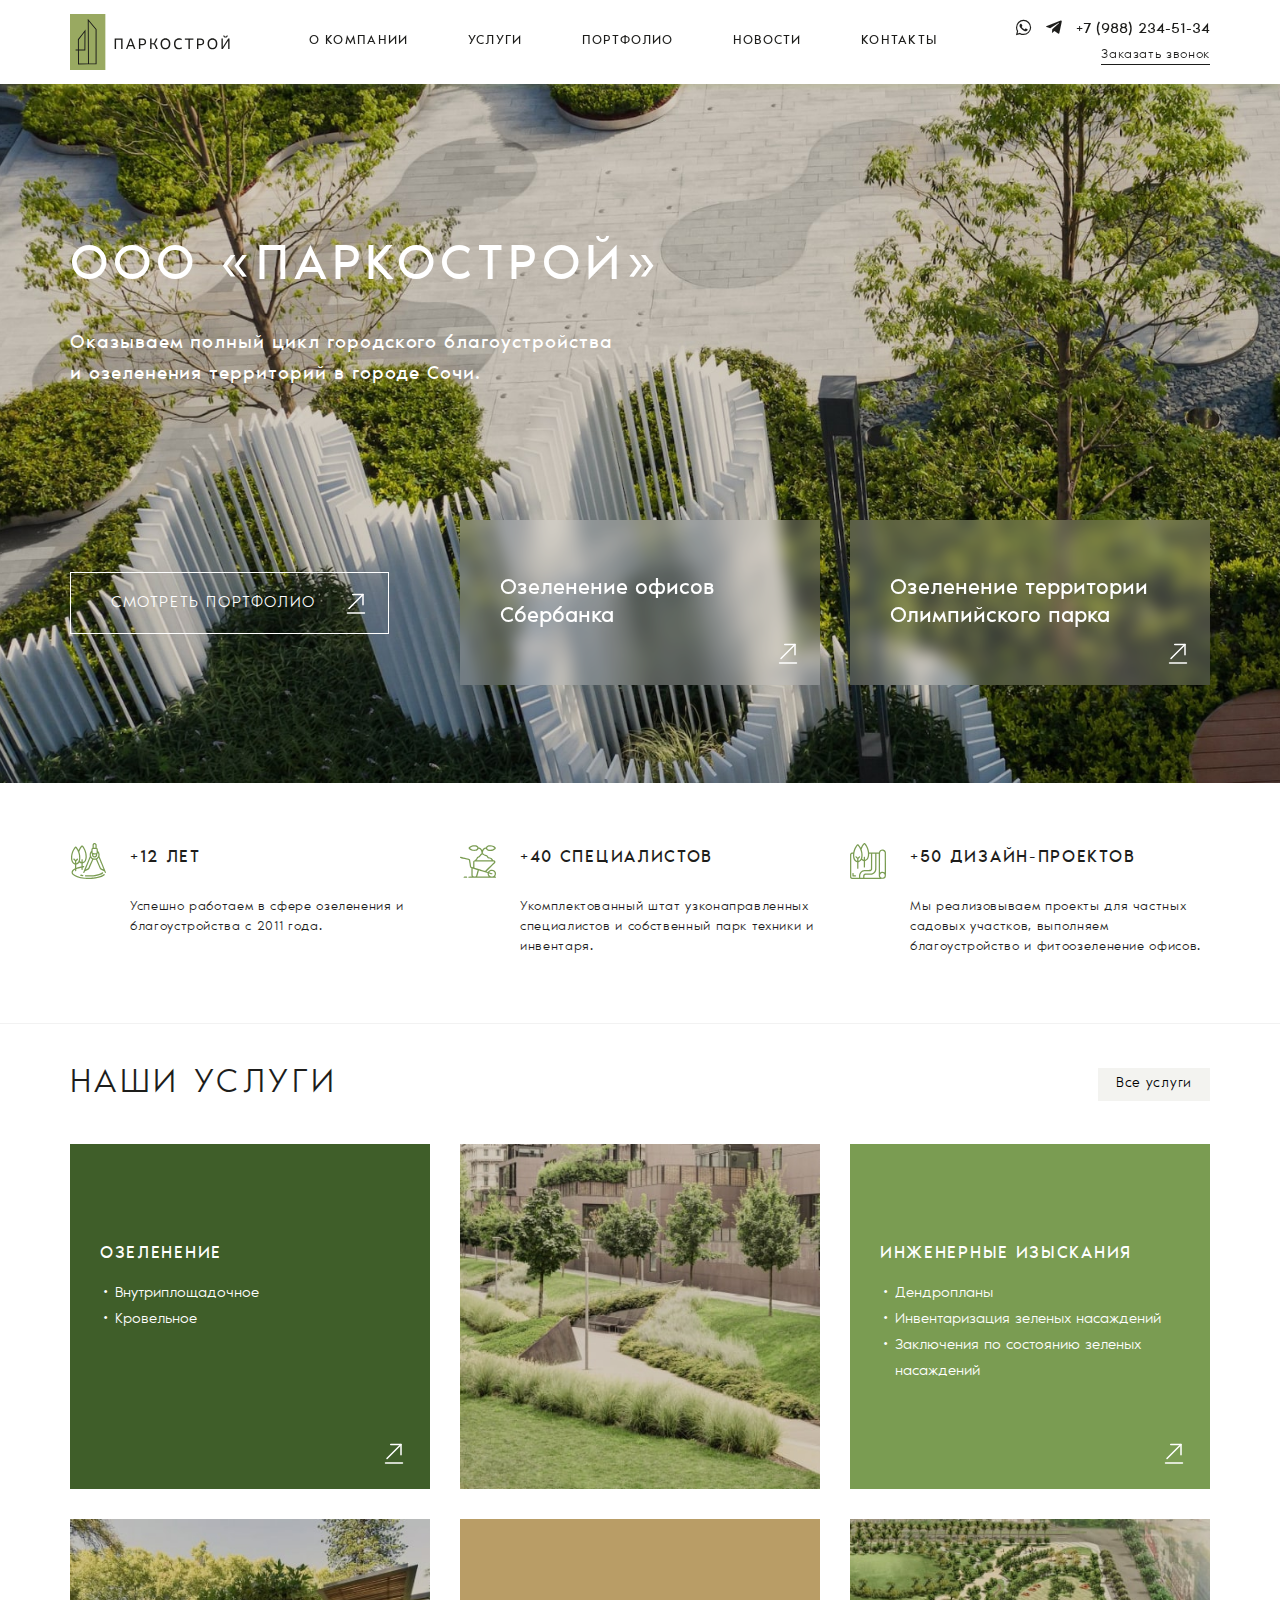
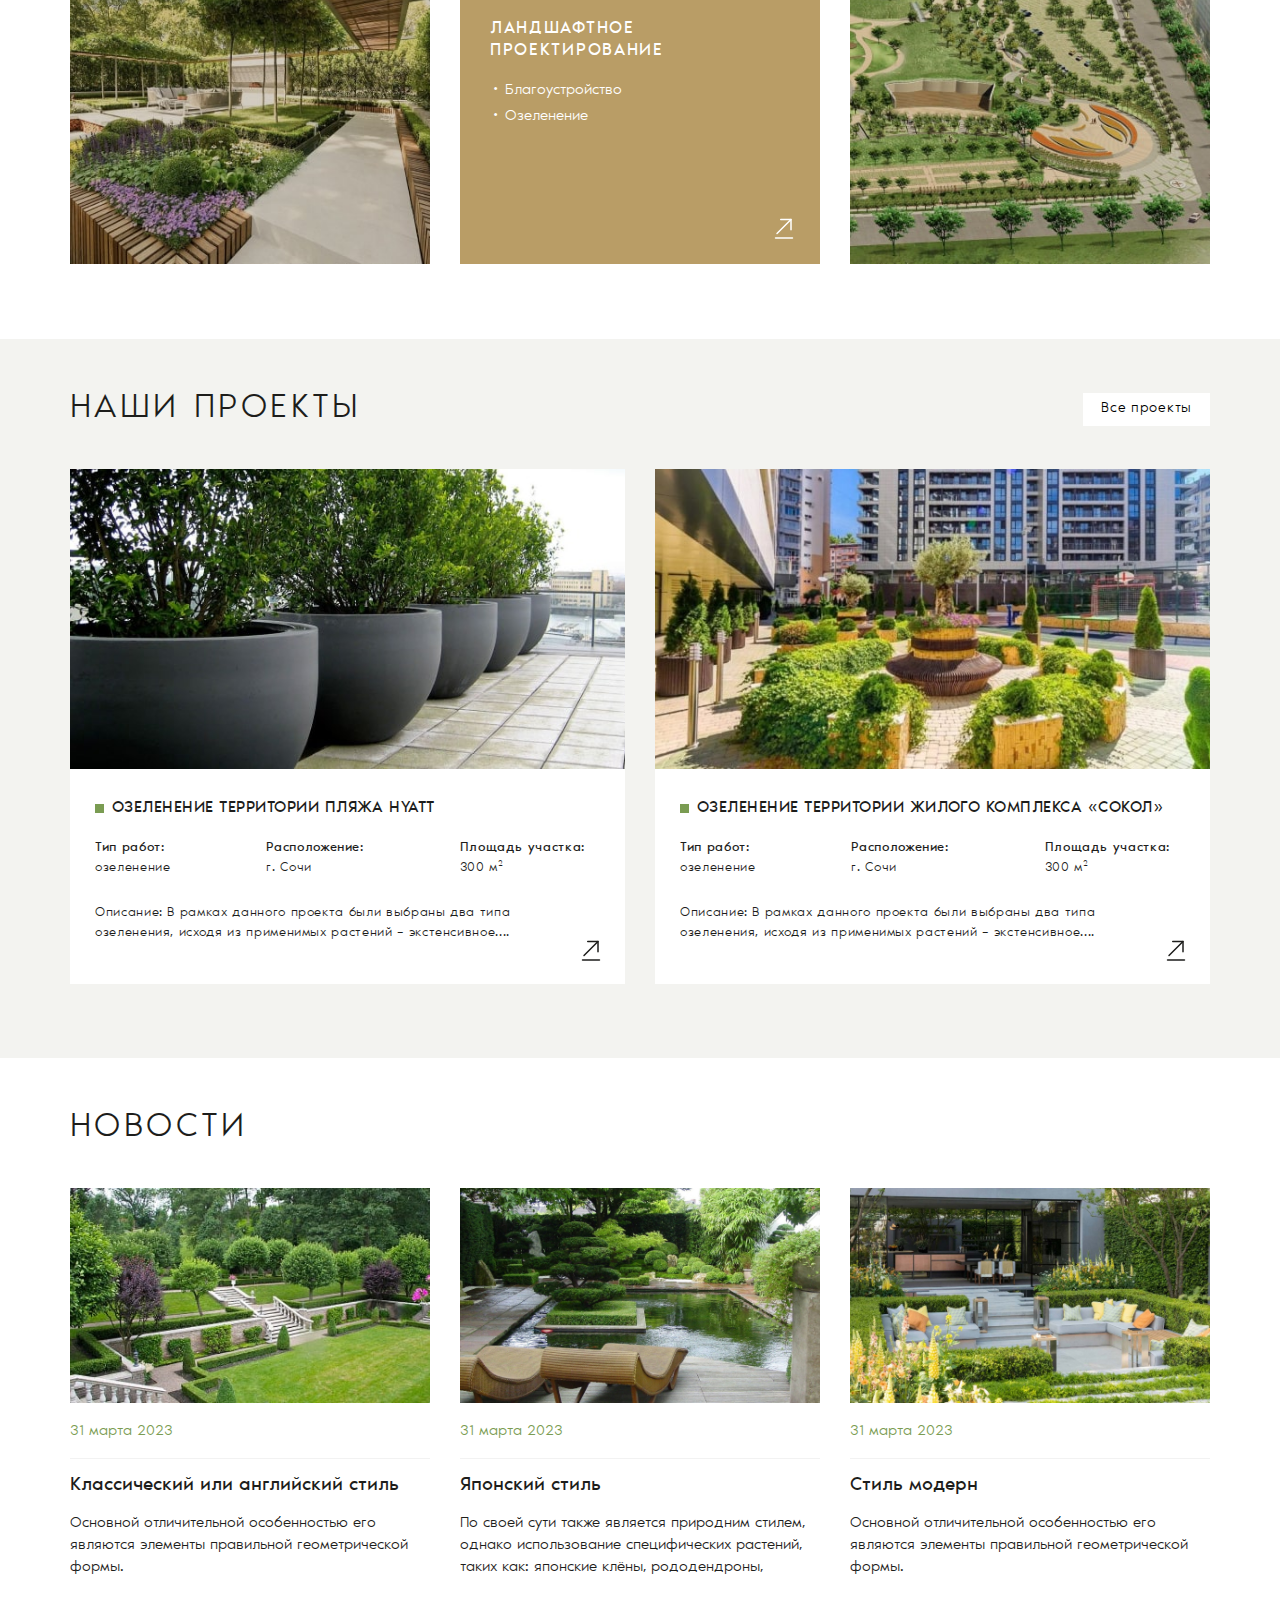
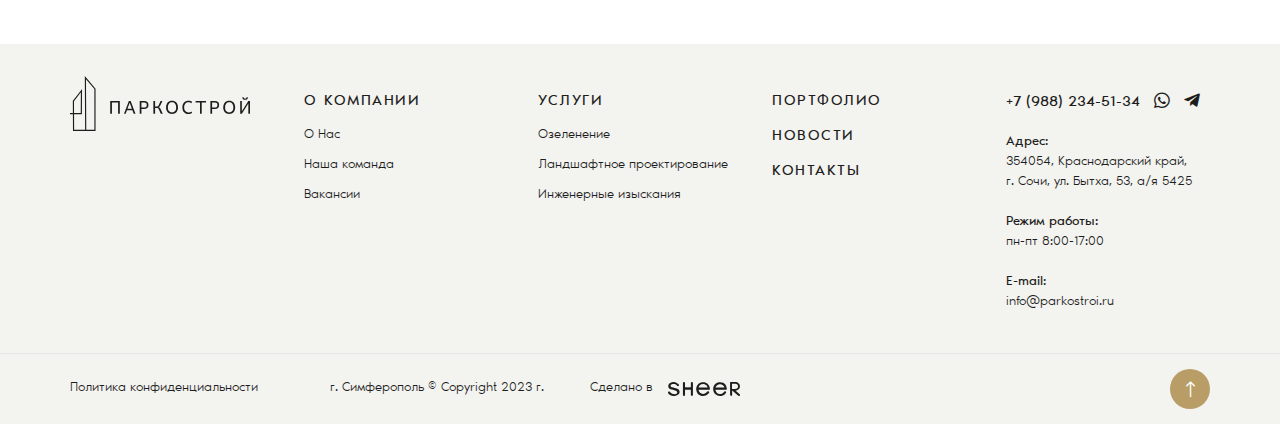
==== commit da36befd: "Add files via upload" ====
--- a/index.html
+++ b/index.html
@@ -336,7 +336,7 @@
 							<a href="#">Политика конфиденциальности </a>
 						</div>
 						<div class="col-lg">
-							<p>г. Симферополь © Copyright  2022 г.</p>
+							<p>г. Симферополь © Copyright  2023 г.</p>
 						</div>
 						<div class="col-lg">
 							<div class="create">Сделано в <a href="#"><img src="img/copy.svg" alt="alt"></a></div>
--- a/css/main.css
+++ b/css/main.css
@@ -242,12 +242,13 @@
 	align-items: center;
 	background: rgba(255, 255, 255, 0.2);
 	backdrop-filter: blur(7.5px);
+	-webkit-backdrop-filter: blur(7.5px);
 	color: #fff;
 	font-weight: 400;
 	position: relative;
 	transition: all 0.5s;
 }
-.item-billbord::after {
+.item-billbord::after { 
 	position: absolute;
 	display: block;
 	content: " ";
--- a/css/media.css
+++ b/css/media.css
@@ -208,7 +208,7 @@
 	}
 	.title-small {
 		font-size: 16px;
-		    letter-spacing: 0.05em;
+		letter-spacing: 0.05em;
 	}
 	.item-advantage .title-small {
 		padding-bottom: 18px;
@@ -273,42 +273,42 @@
 		min-height: 530px;
 	}
 	.item-advantage .title-small {
-    padding-bottom: 14px;
-}
-.footer, .item-portfolio, .item-advantage, .header {
-    font-size: 13px;
-    line-height: 20px;
-}
-.item-advantage {
-	margin-top: 20px;
-}
-.item-portfolio__image {
-    height: 300px;
-}
-.item-portfolio .title-small {
-	font-size: 15px;
-}
-.head-section {
-    padding-bottom: 30px;
-}
-.news {
-    padding-top: 32px;
-    padding-bottom: 22px;
-}
-.portfolio {
-    padding-top: 40px;
-    padding-bottom: 25px;
-}
-.services {
-    padding-top: 30px;
-    padding-bottom: 25px;
-}
-.item-news__image {
-    height: 230px;
-}
-.footer__content {
-	display: none;
-}
+		padding-bottom: 14px;
+	}
+	.footer, .item-portfolio, .item-advantage, .header {
+		font-size: 13px;
+		line-height: 20px;
+	}
+	.item-advantage {
+		margin-top: 20px;
+	}
+	.item-portfolio__image {
+		height: 300px;
+	}
+	.item-portfolio .title-small {
+		font-size: 15px;
+	}
+	.head-section {
+		padding-bottom: 30px;
+	}
+	.news {
+		padding-top: 32px;
+		padding-bottom: 22px;
+	}
+	.portfolio {
+		padding-top: 40px;
+		padding-bottom: 25px;
+	}
+	.services {
+		padding-top: 30px;
+		padding-bottom: 25px;
+	}
+	.item-news__image {
+		height: 230px;
+	}
+	.footer__content {
+		display: none;
+	}
 	.header__wrapper .phone-main {
 		font-size: 0;
 		line-height: 0;
@@ -322,12 +322,12 @@
 		margin-right: 30px;
 	}
 	.header__contacts .line-contacts {
-    margin-bottom: 0;
-}
-.sandwich {
-	display: flex;
-}
-.footer__nav_big a, .footer__title {
+		margin-bottom: 0;
+	}
+	.sandwich {
+		display: flex;
+	}
+	.footer__nav_big a, .footer__title {
 		display: flex;
 		align-items: center;
 		justify-content: space-between;
@@ -339,120 +339,123 @@
 		margin: 0;
 	}
 	.footer .line-contacts {
-    margin-bottom: 12px;
-}
-.footer__contacts {
-	padding-top: 20px;
-}
-.footer-bottom {
-	text-align: center;
-}
-.footer-bottom .row > div {
-	padding-top: 7px;
-	padding-bottom: 7px;
-}
-.create {
-	justify-content: center;
-}
-.btn_top {
-	float: none;
-}
-.footer__title i {
-	display: inline-block;
-	transition: all 0.3s;
-}
-.footer__title.active i {
-	transform: rotate(180deg);
-}
-.footer .logo img {
-    width: 140px;
-}
-.menu-mobile {
-  width: 100%;
-  top: 100%;
-  left: 0;
-  height: 100vh;
-  padding: 15px 15px;
-  padding-bottom: 120px;
- display: none;
-  overflow: auto;
-  background-color: #fff;
-  position: absolute;
-}
-.menu a {
-  margin: 0;
-  padding: 10px;
-  display: block;
-  position: relative;
-  border-bottom: 1px solid #807F7D;
-}
-.menu-mobile .menu {
-  display: block;
-  margin: 0;
-}
-.menu-mobile .header__contacts {
-	padding-top: 25px;
-	align-items: flex-start;
-}
-.menu-mobile .header__contacts .line-contacts {
-    margin-bottom: 9px;
-}
+		margin-bottom: 12px;
+	}
+	.footer__contacts {
+		padding-top: 20px;
+	}
+	.footer-bottom {
+		text-align: center;
+	}
+	.footer-bottom .row > div {
+		padding-top: 7px;
+		padding-bottom: 7px;
+	}
+	.create {
+		justify-content: center;
+	}
+	.btn_top {
+		float: none;
+	}
+	.footer__title i {
+		display: inline-block;
+		transition: all 0.3s;
+	}
+	.footer__title.active i {
+		transform: rotate(180deg);
+	}
+	.footer .logo img {
+		width: 140px;
+	}
+	.menu-mobile {
+		width: 100%;
+		top: 100%;
+		left: 0;
+		height: 100vh;
+		padding: 15px 15px;
+		padding-bottom: 120px;
+		display: none;
+		overflow: auto;
+		background-color: #fff;
+		position: absolute;
+	}
+	.menu a {
+		margin: 0;
+		padding: 10px;
+		display: block;
+		position: relative;
+		border-bottom: 1px solid #807F7D;
+	}
+	.menu-mobile .menu {
+		display: block;
+		margin: 0;
+	}
+	.menu-mobile .header__contacts {
+		padding-top: 25px;
+		align-items: flex-start;
+	}
+	.menu-mobile .header__contacts .line-contacts {
+		margin-bottom: 9px;
+	}
 }
 
 /* Small Devices, Tablets */
 @media only screen and (max-width : 768px) {
-.title-big {
-    font-size: 35px;
-    line-height: 47px;
-}
-.descr-big {
-    font-size: 16px;
-    line-height: 24px;
-}
-.advantages {
-	padding-top: 20px;
-}
-.title-section {
-    font-size: 29px;
-    line-height: 36px;
-}
+	.title-big {
+		font-size: 35px;
+		line-height: 47px;
+	}
+	.descr-big {
+		font-size: 16px;
+		line-height: 24px;
+	}
+	.advantages {
+		padding-top: 20px;
+	}
+	.title-section {
+		font-size: 29px;
+		line-height: 36px;
+	}
 }
 
 /* Extra Small Devices, Phones */
 @media only screen and (max-width : 480px) {
-.title-big {
-    font-size: 28px;
-    line-height: 36px;
-    letter-spacing: 0.05em;
-}
-.title-section {
-    font-size: 25px;
-    line-height: 32px;
-}
-.btn-simple {
-    font-size: 13px;
-    line-height: 15px;
-    letter-spacing: 0.03em;
-    padding: 5px 14px;
-}
-.item-service, .image-service {
-    height: 270px;
-}
-.item-portfolio__image {
-    height: 240px;
-}
-.features-wrapper {
-	display: block;
-}
-.item-news__image {
-    height: 200px;
-}
-.head-section {
-	display: block;
-}
-.head-section .btn-simple {
-	margin-top: 15px;
-}
+	.title-big {
+		font-size: 28px;
+		line-height: 36px;
+		letter-spacing: 0.05em;
+	}
+	.title-section {
+		font-size: 25px;
+		line-height: 32px;
+	}
+	.btn-simple {
+		font-size: 13px;
+		line-height: 15px;
+		letter-spacing: 0.03em;
+		padding: 5px 14px;
+	}
+	.item-service, .image-service {
+		height: 270px;
+	}
+	.item-portfolio__image {
+		height: 240px;
+	}
+	.features-wrapper {
+		display: block;
+	}
+	.item-news__image {
+		height: 200px;
+	}
+	.head-section {
+		display: block;
+	}
+	.head-section .btn-simple {
+		margin-top: 15px;
+	}
+	.advantages {
+		padding-bottom: 30px;
+	}
 }
 
 /* Custom, iPhone Retina */
@@ -480,12 +483,12 @@
 
 /* Medium Devices, Desktops */
 @media only screen and (min-width : 992px) {
-.footer__content {
-	display: block !important;
-}
-.menu-mobile {
-	display: none !important;
-}
+	.footer__content {
+		display: block !important;
+	}
+	.menu-mobile {
+		display: none !important;
+	}
 }
 
 /* Large Devices, Wide Screens */
